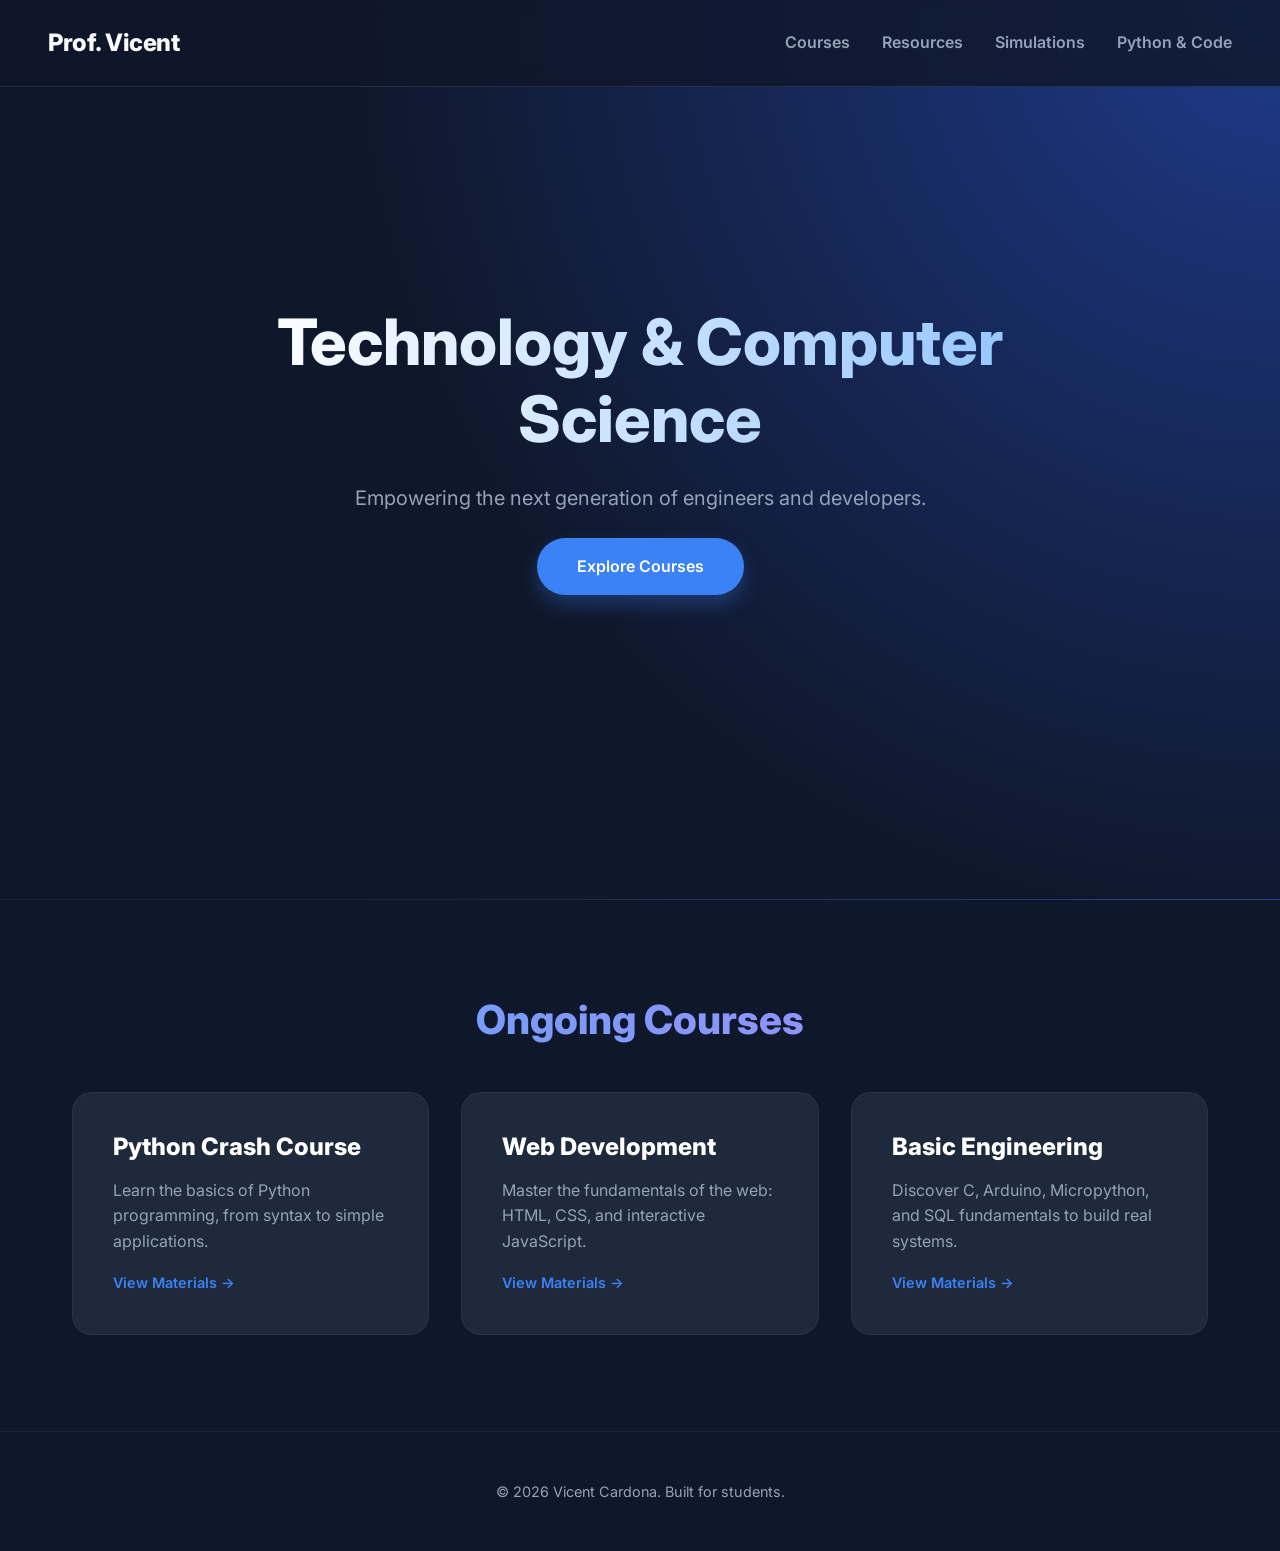
==== index.html @ e77dfbbd "Initial commit: Project skeleton" ====
<!DOCTYPE html>
<html lang="en">

<head>
    <meta charset="UTF-8">
    <meta name="viewport" content="width=device-width, initial-scale=1.0">
    <title>Vicent Cardona | Technology & CS Educator</title>
    <meta name="description"
        content="Personal website and student resources for Technology and Computer Science by Vicent Cardona.">
    <link rel="preconnect" href="https://fonts.googleapis.com">
    <link rel="preconnect" href="https://fonts.gstatic.com" crossorigin>
    <link href="https://fonts.googleapis.com/css2?family=Inter:wght@300;400;600;800&display=swap" rel="stylesheet">
    <link rel="stylesheet" href="css/style.css">
</head>

<body>
    <header class="hero">
        <nav class="navbar">
            <div class="logo">Prof. Vicent</div>
            <ul class="nav-links">
                <li><a href="#courses">Courses</a></li>
                <li><a href="#resources">Resources</a></li>
                <li><a href="#simulations">Simulations</a></li>
                <li><a href="#concept">Python & Code</a></li>
            </ul>
        </nav>
        <div class="hero-content">
            <h1>Technology & Computer Science</h1>
            <p>Empowering the next generation of engineers and developers.</p>
            <a href="#courses" class="btn-primary">Explore Courses</a>
        </div>
    </header>

    <main>
        <section id="courses" class="section">
            <div class="container">
                <h2>Ongoing Courses</h2>
                <div class="grid">
                    <!-- Course Card 1 -->
                    <div class="card">
                        <h3>Python Crash Course</h3>
                        <p>Learn the basics of Python programming, from syntax to simple applications.</p>
                        <a href="#" class="btn-text">View Materials &rarr;</a>
                    </div>
                    <!-- Course Card 2 -->
                    <div class="card">
                        <h3>Web Development</h3>
                        <p>Master the fundamentals of the web: HTML, CSS, and interactive JavaScript.</p>
                        <a href="#" class="btn-text">View Materials &rarr;</a>
                    </div>
                    <!-- Course Card 3 -->
                    <div class="card">
                        <h3>Basic Engineering</h3>
                        <p>Discover C, Arduino, Micropython, and SQL fundamentals to build real systems.</p>
                        <a href="#" class="btn-text">View Materials &rarr;</a>
                    </div>
                </div>
            </div>
        </section>
    </main>

    <footer>
        <p>&copy; 2026 Vicent Cardona. Built for students.</p>
    </footer>

    <script src="js/main.js"></script>
</body>

</html>
---- css/style.css ----
/* --- Base Settings & Design Tokens --- */
:root {
    --bg-color: #0f172a;
    /* Deep Slate Blue */
    --surface-color: #1e293b;
    --primary-color: #3b82f6;
    /* Vibrant Blue */
    --primary-hover: #2563eb;
    --text-main: #f8fafc;
    --text-muted: #94a3b8;
    --font-family: 'Inter', sans-serif;
    --transition-speed: 0.3s;
}

* {
    margin: 0;
    padding: 0;
    box-sizing: border-box;
}

body {
    font-family: var(--font-family);
    background-color: var(--bg-color);
    color: var(--text-main);
    line-height: 1.6;
    overflow-x: hidden;
}

/* --- Typography --- */
h1,
h2,
h3 {
    font-weight: 800;
    line-height: 1.2;
}

h2 {
    font-size: 2.5rem;
    margin-bottom: 2rem;
    text-align: center;
    background: linear-gradient(90deg, #60a5fa, #a78bfa);
    -webkit-background-clip: text;
    -webkit-text-fill-color: transparent;
}

a {
    text-decoration: none;
    color: inherit;
}

.container {
    max-width: 1200px;
    margin: 0 auto;
    padding: 0 2rem;
}

.section {
    padding: 6rem 0;
}

/* --- Header & hero --- */
.hero {
    min-height: 100vh;
    display: flex;
    flex-direction: column;
    background: radial-gradient(circle at top right, #1e3a8a 0%, var(--bg-color) 60%);
    position: relative;
    border-bottom: 1px solid rgba(255, 255, 255, 0.05);
}

.navbar {
    display: flex;
    justify-content: space-between;
    align-items: center;
    padding: 1.5rem 3rem;
    background: rgba(15, 23, 42, 0.8);
    backdrop-filter: blur(10px);
    position: fixed;
    width: 100%;
    top: 0;
    z-index: 1000;
    border-bottom: 1px solid rgba(255, 255, 255, 0.1);
}

.logo {
    font-size: 1.5rem;
    font-weight: 800;
    letter-spacing: -0.5px;
    color: var(--text-main);
}

.nav-links {
    list-style: none;
    display: flex;
    gap: 2rem;
}

.nav-links a {
    font-weight: 600;
    color: var(--text-muted);
    transition: color var(--transition-speed);
}

.nav-links a:hover {
    color: var(--primary-color);
}

.hero-content {
    flex: 1;
    display: flex;
    flex-direction: column;
    justify-content: center;
    align-items: center;
    text-align: center;
    padding: 0 2rem;
    gap: 1.5rem;
    animation: fadeIn 1s ease-out;
}

.hero-content h1 {
    font-size: 4rem;
    max-width: 800px;
    background: linear-gradient(to right, #ffffff, #93c5fd);
    -webkit-background-clip: text;
    -webkit-text-fill-color: transparent;
}

.hero-content p {
    font-size: 1.25rem;
    color: var(--text-muted);
    max-width: 600px;
}

/* --- Buttons --- */
.btn-primary {
    display: inline-block;
    padding: 1rem 2.5rem;
    background-color: var(--primary-color);
    color: white;
    border-radius: 50px;
    font-weight: 600;
    box-shadow: 0 10px 20px rgba(59, 130, 246, 0.3);
    transition: all var(--transition-speed);
}

.btn-primary:hover {
    background-color: var(--primary-hover);
    transform: translateY(-3px);
    box-shadow: 0 15px 30px rgba(59, 130, 246, 0.4);
}

.btn-text {
    color: var(--primary-color);
    font-weight: 600;
    font-size: 0.9rem;
    transition: color var(--transition-speed);
    display: inline-flex;
    align-items: center;
    gap: 0.5rem;
}

.btn-text:hover {
    color: #60a5fa;
}

/* --- Layout & Cards --- */
.grid {
    display: grid;
    grid-template-columns: repeat(auto-fit, minmax(300px, 1fr));
    gap: 2rem;
    margin-top: 3rem;
}

.card {
    background-color: var(--surface-color);
    padding: 2.5rem;
    border-radius: 20px;
    border: 1px solid rgba(255, 255, 255, 0.05);
    transition: transform var(--transition-speed), box-shadow var(--transition-speed);
    display: flex;
    flex-direction: column;
    gap: 1rem;
}

.card:hover {
    transform: translateY(-10px);
    box-shadow: 0 20px 40px rgba(0, 0, 0, 0.4);
    border-color: rgba(255, 255, 255, 0.1);
}

.card h3 {
    font-size: 1.5rem;
    color: white;
}

.card p {
    color: var(--text-muted);
    flex-grow: 1;
}

/* --- Footer --- */
footer {
    text-align: center;
    padding: 3rem;
    border-top: 1px solid rgba(255, 255, 255, 0.05);
    color: var(--text-muted);
    font-size: 0.9rem;
}

/* --- Animations --- */
@keyframes fadeIn {
    from {
        opacity: 0;
        transform: translateY(20px);
    }

    to {
        opacity: 1;
        transform: translateY(0);
    }
}

/* --- Responsive --- */
@media (max-width: 768px) {
    .nav-links {
        display: none;
    }

    .hero-content h1 {
        font-size: 2.5rem;
    }

    .navbar {
        padding: 1.5rem;
    }
}
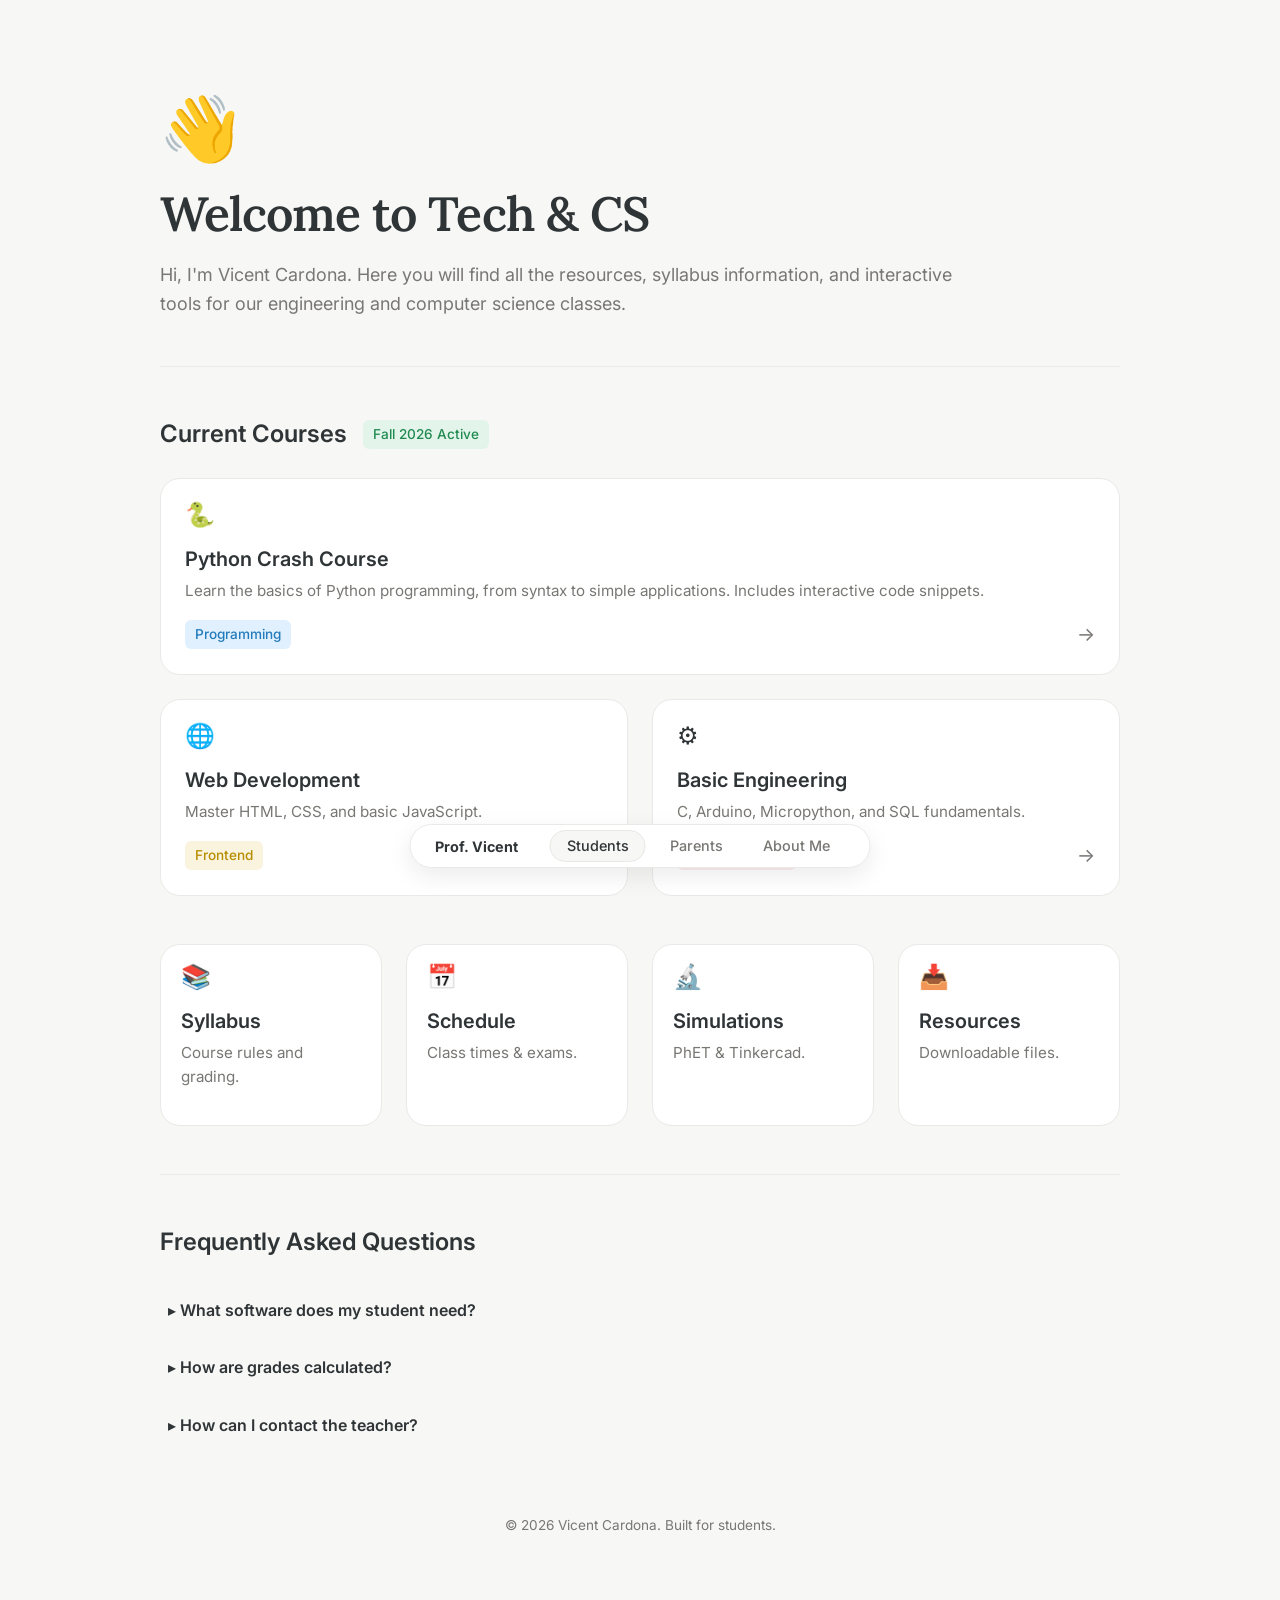
==== commit 61940306: "feat: Implement Notion/Bento design system" ====
--- a/index.html
+++ b/index.html
@@ -4,64 +4,150 @@
 <head>
     <meta charset="UTF-8">
     <meta name="viewport" content="width=device-width, initial-scale=1.0">
-    <title>Vicent Cardona | Technology & CS Educator</title>
+    <title>Prof. Vicent Cardona | Tech & CS</title>
     <meta name="description"
         content="Personal website and student resources for Technology and Computer Science by Vicent Cardona.">
     <link rel="preconnect" href="https://fonts.googleapis.com">
     <link rel="preconnect" href="https://fonts.gstatic.com" crossorigin>
-    <link href="https://fonts.googleapis.com/css2?family=Inter:wght@300;400;600;800&display=swap" rel="stylesheet">
+    <!-- Importing Inter for Body, Lora for optional serif headings -->
+    <link
+        href="https://fonts.googleapis.com/css2?family=Inter:wght@400;600;700&family=Lora:ital,wght@0,600;1,600&display=swap"
+        rel="stylesheet">
     <link rel="stylesheet" href="css/style.css">
 </head>
 
 <body>
-    <header class="hero">
-        <nav class="navbar">
-            <div class="logo">Prof. Vicent</div>
+    <!-- Floating Bottom/Top Nav Pill -->
+    <nav class="nav-pill">
+        <div class="nav-content">
+            <span class="logo">Prof. Vicent</span>
             <ul class="nav-links">
-                <li><a href="#courses">Courses</a></li>
-                <li><a href="#resources">Resources</a></li>
-                <li><a href="#simulations">Simulations</a></li>
-                <li><a href="#concept">Python & Code</a></li>
+                <li><a href="#students" class="active">Students</a></li>
+                <li><a href="#parents">Parents</a></li>
+                <li><a href="#about">About Me</a></li>
             </ul>
-        </nav>
-        <div class="hero-content">
-            <h1>Technology & Computer Science</h1>
-            <p>Empowering the next generation of engineers and developers.</p>
-            <a href="#courses" class="btn-primary">Explore Courses</a>
         </div>
-    </header>
+    </nav>
 
-    <main>
-        <section id="courses" class="section">
-            <div class="container">
-                <h2>Ongoing Courses</h2>
-                <div class="grid">
-                    <!-- Course Card 1 -->
-                    <div class="card">
-                        <h3>Python Crash Course</h3>
-                        <p>Learn the basics of Python programming, from syntax to simple applications.</p>
-                        <a href="#" class="btn-text">View Materials &rarr;</a>
+    <main class="container">
+        <!-- Header Section -->
+        <header class="page-header">
+            <div class="header-icon">👋</div>
+            <h1 class="title-serif">Welcome to Tech & CS</h1>
+            <p class="subtitle">Hi, I'm Vicent Cardona. Here you will find all the resources, syllabus information, and
+                interactive tools for our engineering and computer science classes.</p>
+        </header>
+
+        <hr class="divider">
+
+        <!-- Classes Bento Grid -->
+        <section id="students" class="section">
+            <div class="section-header">
+                <h2>Current Courses</h2>
+                <span class="badge badge-green">Fall 2026 Active</span>
+            </div>
+
+            <div class="bento-grid">
+                <!-- Large Card: Python -->
+                <a href="#" class="bento-card card-large">
+                    <div class="card-emoji">🐍</div>
+                    <h3>Python Crash Course</h3>
+                    <p>Learn the basics of Python programming, from syntax to simple applications. Includes interactive
+                        code snippets.</p>
+                    <div class="card-footer">
+                        <span class="badge badge-blue">Programming</span>
+                        <span class="arrow">→</span>
                     </div>
-                    <!-- Course Card 2 -->
-                    <div class="card">
-                        <h3>Web Development</h3>
-                        <p>Master the fundamentals of the web: HTML, CSS, and interactive JavaScript.</p>
-                        <a href="#" class="btn-text">View Materials &rarr;</a>
+                </a>
+
+                <!-- Normal Card: Web Dev -->
+                <a href="#" class="bento-card">
+                    <div class="card-emoji">🌐</div>
+                    <h3>Web Development</h3>
+                    <p>Master HTML, CSS, and basic JavaScript.</p>
+                    <div class="card-footer">
+                        <span class="badge badge-yellow">Frontend</span>
+                        <span class="arrow">→</span>
                     </div>
-                    <!-- Course Card 3 -->
-                    <div class="card">
-                        <h3>Basic Engineering</h3>
-                        <p>Discover C, Arduino, Micropython, and SQL fundamentals to build real systems.</p>
-                        <a href="#" class="btn-text">View Materials &rarr;</a>
+                </a>
+
+                <!-- Normal Card: Engineering -->
+                <a href="#" class="bento-card">
+                    <div class="card-emoji">⚙️</div>
+                    <h3>Basic Engineering</h3>
+                    <p>C, Arduino, Micropython, and SQL fundamentals.</p>
+                    <div class="card-footer">
+                        <span class="badge badge-red">Hardware/Data</span>
+                        <span class="arrow">→</span>
                     </div>
-                </div>
+                </a>
             </div>
         </section>
+
+        <!-- Quick Links Bento Grid -->
+        <section class="section">
+            <div class="bento-grid grid-small">
+                <a href="#" class="bento-card card-small">
+                    <div class="card-emoji">📚</div>
+                    <h3>Syllabus</h3>
+                    <p>Course rules and grading.</p>
+                </a>
+
+                <a href="#" class="bento-card card-small">
+                    <div class="card-emoji">📅</div>
+                    <h3>Schedule</h3>
+                    <p>Class times & exams.</p>
+                </a>
+
+                <a href="#" class="bento-card card-small">
+                    <div class="card-emoji">🔬</div>
+                    <h3>Simulations</h3>
+                    <p>PhET & Tinkercad.</p>
+                </a>
+
+                <a href="#" class="bento-card card-small">
+                    <div class="card-emoji">📥</div>
+                    <h3>Resources</h3>
+                    <p>Downloadable files.</p>
+                </a>
+            </div>
+        </section>
+
+        <hr class="divider">
+
+        <!-- FAQ Accordion section -->
+        <section id="parents" class="section faq-section">
+            <h2>Frequently Asked Questions</h2>
+
+            <details class="accordion">
+                <summary>▸ What software does my student need?</summary>
+                <div class="accordion-content">
+                    All software used in this class is free. We primarily use Python, Visual Studio Code, and web-based
+                    tools like Tinkercad.
+                </div>
+            </details>
+
+            <details class="accordion">
+                <summary>▸ How are grades calculated?</summary>
+                <div class="accordion-content">
+                    Grades are based 40% on projects, 40% on exams, and 20% on weekly participation and homework
+                    assignments.
+                </div>
+            </details>
+
+            <details class="accordion">
+                <summary>▸ How can I contact the teacher?</summary>
+                <div class="accordion-content">
+                    The best way to reach me is via the school email system. I typically respond within 24 business
+                    hours.
+                </div>
+            </details>
+        </section>
+
+        <footer class="site-footer">
+            <p>&copy; 2026 Vicent Cardona. Built for students.</p>
+        </footer>
     </main>
-
-    <footer>
-        <p>&copy; 2026 Vicent Cardona. Built for students.</p>
-    </footer>
 
     <script src="js/main.js"></script>
 </body>
--- a/css/style.css
+++ b/css/style.css
@@ -1,15 +1,39 @@
-/* --- Base Settings & Design Tokens --- */
+/* --- Notion Meets Bento Box Design System --- */
 :root {
-    --bg-color: #0f172a;
-    /* Deep Slate Blue */
-    --surface-color: #1e293b;
-    --primary-color: #3b82f6;
-    /* Vibrant Blue */
-    --primary-hover: #2563eb;
-    --text-main: #f8fafc;
-    --text-muted: #94a3b8;
-    --font-family: 'Inter', sans-serif;
-    --transition-speed: 0.3s;
+    /* Color Palette */
+    --bg-main: #F7F7F5;
+    /* Notion off-white */
+    --bg-card: #FFFFFF;
+    --bg-card-secondary: #F1F1EF;
+
+    /* Text Colors */
+    --text-primary: #2F3437;
+    --text-secondary: #787774;
+
+    /* Borders & Dividers */
+    --border-subtle: #E9E9E7;
+
+    /* Accent Badge Colors (Bg/Text) */
+    --badge-blue-bg: #E1F0FE;
+    --badge-blue-text: #227BBC;
+    --badge-green-bg: #E3F5EB;
+    --badge-green-text: #218A51;
+    --badge-red-bg: #FDEBEC;
+    --badge-red-text: #D44C47;
+    --badge-yellow-bg: #FAF3DD;
+    --badge-yellow-text: #B78D00;
+    /* Darkened custom yellow for contrast */
+
+    /* Typography */
+    --font-sans: 'Inter', system-ui, -apple-system, BlinkMacSystemFont, "Segoe UI", Roboto, sans-serif;
+    --font-serif: 'Lora', Georgia, serif;
+
+    /* Component Tokens */
+    --radius-bento: 20px;
+    /* Split difference between 16 and 24 */
+    --shadow-hover: 0px 4px 12px rgba(0, 0, 0, 0.05);
+    --transition-speed: 0.2s;
+    --max-width: 1024px;
 }
 
 * {
@@ -19,28 +43,67 @@
 }
 
 body {
-    font-family: var(--font-family);
-    background-color: var(--bg-color);
-    color: var(--text-main);
+    font-family: var(--font-sans);
+    background-color: var(--bg-main);
+    color: var(--text-primary);
     line-height: 1.6;
-    overflow-x: hidden;
-}
-
-/* --- Typography --- */
+    font-weight: 400;
+    -webkit-font-smoothing: antialiased;
+}
+
+/* --- Layout --- */
+.container {
+    max-width: var(--max-width);
+    margin: 0 auto;
+    padding: 4rem 2rem 8rem 2rem;
+    /* Extra padding at bottom for the floating nav pill */
+}
+
+.section {
+    margin-bottom: 3rem;
+}
+
+.section-header {
+    display: flex;
+    align-items: center;
+    gap: 1rem;
+    margin-bottom: 1.5rem;
+}
+
+/* --- Typography Formatting --- */
 h1,
 h2,
 h3 {
-    font-weight: 800;
-    line-height: 1.2;
+    color: var(--text-primary);
+}
+
+h1 {
+    font-size: 3rem;
+    font-weight: 700;
+    letter-spacing: -0.02em;
+    margin-bottom: 0.5rem;
+}
+
+.title-serif {
+    font-family: var(--font-serif);
+    font-weight: 600;
 }
 
 h2 {
-    font-size: 2.5rem;
-    margin-bottom: 2rem;
-    text-align: center;
-    background: linear-gradient(90deg, #60a5fa, #a78bfa);
-    -webkit-background-clip: text;
-    -webkit-text-fill-color: transparent;
+    font-size: 1.5rem;
+    font-weight: 600;
+}
+
+h3 {
+    font-size: 1.25rem;
+    font-weight: 600;
+    margin-bottom: 0.25rem;
+}
+
+p.subtitle {
+    font-size: 1.125rem;
+    color: var(--text-secondary);
+    max-width: 800px;
 }
 
 a {
@@ -48,189 +111,244 @@
     color: inherit;
 }
 
-.container {
-    max-width: 1200px;
-    margin: 0 auto;
-    padding: 0 2rem;
-}
-
-.section {
-    padding: 6rem 0;
-}
-
-/* --- Header & hero --- */
-.hero {
-    min-height: 100vh;
+/* --- Header --- */
+.page-header {
+    margin-bottom: 3rem;
+    padding-top: 2rem;
+}
+
+.header-icon {
+    font-size: 4rem;
+    margin-bottom: 1rem;
+    line-height: 1;
+}
+
+hr.divider {
+    border: none;
+    height: 1px;
+    background-color: var(--border-subtle);
+    margin: 3rem 0;
+}
+
+/* --- Bento Grid System --- */
+.bento-grid {
+    display: grid;
+    grid-template-columns: repeat(2, 1fr);
+    gap: 24px;
+}
+
+.grid-small {
+    grid-template-columns: repeat(4, 1fr);
+}
+
+/* --- Bento Cards --- */
+.bento-card {
+    background-color: var(--bg-card);
+    border: 1px solid var(--border-subtle);
+    border-radius: var(--radius-bento);
+    padding: 24px;
     display: flex;
     flex-direction: column;
-    background: radial-gradient(circle at top right, #1e3a8a 0%, var(--bg-color) 60%);
-    position: relative;
-    border-bottom: 1px solid rgba(255, 255, 255, 0.05);
-}
-
-.navbar {
+    transition: transform var(--transition-speed) ease, box-shadow var(--transition-speed) ease;
+    cursor: pointer;
+    height: 100%;
+}
+
+.bento-card:hover {
+    transform: translateY(-2px);
+    box-shadow: var(--shadow-hover);
+}
+
+.card-large {
+    grid-column: span 2;
+}
+
+.card-small {
+    padding: 20px;
+}
+
+.card-emoji {
+    font-size: 24px;
+    margin-bottom: 16px;
+    line-height: 1;
+}
+
+.bento-card p {
+    color: var(--text-secondary);
+    font-size: 0.95rem;
+    flex-grow: 1;
+    margin-bottom: 1rem;
+}
+
+.card-footer {
     display: flex;
     justify-content: space-between;
     align-items: center;
-    padding: 1.5rem 3rem;
-    background: rgba(15, 23, 42, 0.8);
-    backdrop-filter: blur(10px);
+    margin-top: auto;
+}
+
+.arrow {
+    color: var(--text-secondary);
+    font-size: 1.2rem;
+    transition: transform var(--transition-speed) ease;
+}
+
+.bento-card:hover .arrow {
+    transform: translateX(4px);
+    color: var(--text-primary);
+}
+
+/* --- Badges / Tags --- */
+.badge {
+    display: inline-block;
+    padding: 4px 10px;
+    border-radius: 6px;
+    font-size: 0.85rem;
+    font-weight: 500;
+}
+
+.badge-blue {
+    background-color: var(--badge-blue-bg);
+    color: var(--badge-blue-text);
+}
+
+.badge-green {
+    background-color: var(--badge-green-bg);
+    color: var(--badge-green-text);
+}
+
+.badge-red {
+    background-color: var(--badge-red-bg);
+    color: var(--badge-red-text);
+}
+
+.badge-yellow {
+    background-color: var(--badge-yellow-bg);
+    color: var(--badge-yellow-text);
+}
+
+/* --- Accordions / Toggles --- */
+.faq-section h2 {
+    margin-bottom: 1.5rem;
+}
+
+.accordion {
+    margin-bottom: 0.5rem;
+    border-radius: 8px;
+    overflow: hidden;
+}
+
+.accordion summary {
+    padding: 12px 8px;
+    font-weight: 600;
+    cursor: pointer;
+    list-style: none;
+    /* Hide default triangle in many browsers */
+    color: var(--text-primary);
+    transition: background-color 0.2s ease;
+    border-radius: 8px;
+}
+
+.accordion summary::-webkit-details-marker {
+    display: none;
+}
+
+.accordion summary:hover {
+    background-color: rgba(0, 0, 0, 0.03);
+}
+
+.accordion-content {
+    padding: 8px 8px 16px 24px;
+    color: var(--text-secondary);
+    font-size: 0.95rem;
+}
+
+/* --- Navigation Pill (Floating Bottom) --- */
+.nav-pill {
     position: fixed;
-    width: 100%;
-    top: 0;
+    bottom: 2rem;
+    left: 50%;
+    transform: translateX(-50%);
     z-index: 1000;
-    border-bottom: 1px solid rgba(255, 255, 255, 0.1);
-}
-
-.logo {
-    font-size: 1.5rem;
-    font-weight: 800;
-    letter-spacing: -0.5px;
-    color: var(--text-main);
+}
+
+.nav-content {
+    background-color: var(--bg-card);
+    border: 1px solid var(--border-subtle);
+    box-shadow: 0 8px 24px rgba(0, 0, 0, 0.08);
+    border-radius: 50px;
+    padding: 0.5rem 1.5rem;
+    display: flex;
+    align-items: center;
+    gap: 2rem;
+}
+
+.nav-pill .logo {
+    font-weight: 700;
+    font-size: 0.9rem;
+    color: var(--text-primary);
 }
 
 .nav-links {
     list-style: none;
     display: flex;
-    gap: 2rem;
+    gap: 0.5rem;
 }
 
 .nav-links a {
-    font-weight: 600;
-    color: var(--text-muted);
-    transition: color var(--transition-speed);
+    font-size: 0.9rem;
+    font-weight: 500;
+    color: var(--text-secondary);
+    padding: 0.4rem 1rem;
+    border-radius: 20px;
+    transition: all 0.2s ease;
 }
 
 .nav-links a:hover {
-    color: var(--primary-color);
-}
-
-.hero-content {
-    flex: 1;
-    display: flex;
-    flex-direction: column;
-    justify-content: center;
-    align-items: center;
+    color: var(--text-primary);
+    background-color: rgba(0, 0, 0, 0.03);
+}
+
+.nav-links a.active {
+    color: var(--text-primary);
+    background-color: var(--bg-main);
+    border: 1px solid var(--border-subtle);
+}
+
+/* --- Footer --- */
+.site-footer {
     text-align: center;
-    padding: 0 2rem;
-    gap: 1.5rem;
-    animation: fadeIn 1s ease-out;
-}
-
-.hero-content h1 {
-    font-size: 4rem;
-    max-width: 800px;
-    background: linear-gradient(to right, #ffffff, #93c5fd);
-    -webkit-background-clip: text;
-    -webkit-text-fill-color: transparent;
-}
-
-.hero-content p {
-    font-size: 1.25rem;
-    color: var(--text-muted);
-    max-width: 600px;
-}
-
-/* --- Buttons --- */
-.btn-primary {
-    display: inline-block;
-    padding: 1rem 2.5rem;
-    background-color: var(--primary-color);
-    color: white;
-    border-radius: 50px;
-    font-weight: 600;
-    box-shadow: 0 10px 20px rgba(59, 130, 246, 0.3);
-    transition: all var(--transition-speed);
-}
-
-.btn-primary:hover {
-    background-color: var(--primary-hover);
-    transform: translateY(-3px);
-    box-shadow: 0 15px 30px rgba(59, 130, 246, 0.4);
-}
-
-.btn-text {
-    color: var(--primary-color);
-    font-weight: 600;
-    font-size: 0.9rem;
-    transition: color var(--transition-speed);
-    display: inline-flex;
-    align-items: center;
-    gap: 0.5rem;
-}
-
-.btn-text:hover {
-    color: #60a5fa;
-}
-
-/* --- Layout & Cards --- */
-.grid {
-    display: grid;
-    grid-template-columns: repeat(auto-fit, minmax(300px, 1fr));
-    gap: 2rem;
-    margin-top: 3rem;
-}
-
-.card {
-    background-color: var(--surface-color);
-    padding: 2.5rem;
-    border-radius: 20px;
-    border: 1px solid rgba(255, 255, 255, 0.05);
-    transition: transform var(--transition-speed), box-shadow var(--transition-speed);
-    display: flex;
-    flex-direction: column;
-    gap: 1rem;
-}
-
-.card:hover {
-    transform: translateY(-10px);
-    box-shadow: 0 20px 40px rgba(0, 0, 0, 0.4);
-    border-color: rgba(255, 255, 255, 0.1);
-}
-
-.card h3 {
-    font-size: 1.5rem;
-    color: white;
-}
-
-.card p {
-    color: var(--text-muted);
-    flex-grow: 1;
-}
-
-/* --- Footer --- */
-footer {
-    text-align: center;
-    padding: 3rem;
-    border-top: 1px solid rgba(255, 255, 255, 0.05);
-    color: var(--text-muted);
-    font-size: 0.9rem;
-}
-
-/* --- Animations --- */
-@keyframes fadeIn {
-    from {
-        opacity: 0;
-        transform: translateY(20px);
-    }
-
-    to {
-        opacity: 1;
-        transform: translateY(0);
-    }
-}
-
-/* --- Responsive --- */
+    color: var(--text-secondary);
+    font-size: 0.85rem;
+    margin-top: 4rem;
+}
+
+/* --- Mobile Responsiveness --- */
 @media (max-width: 768px) {
-    .nav-links {
+    .container {
+        padding: 2rem 1rem 6rem 1rem;
+    }
+
+    h1 {
+        font-size: 2.25rem;
+    }
+
+    .bento-grid,
+    .grid-small {
+        grid-template-columns: 1fr;
+    }
+
+    .card-large {
+        grid-column: span 1;
+    }
+
+    .nav-content {
+        gap: 1rem;
+        padding: 0.5rem 1rem;
+    }
+
+    .nav-pill .logo {
         display: none;
-    }
-
-    .hero-content h1 {
-        font-size: 2.5rem;
-    }
-
-    .navbar {
-        padding: 1.5rem;
+        /* Hide logo on mobile for space */
     }
 }
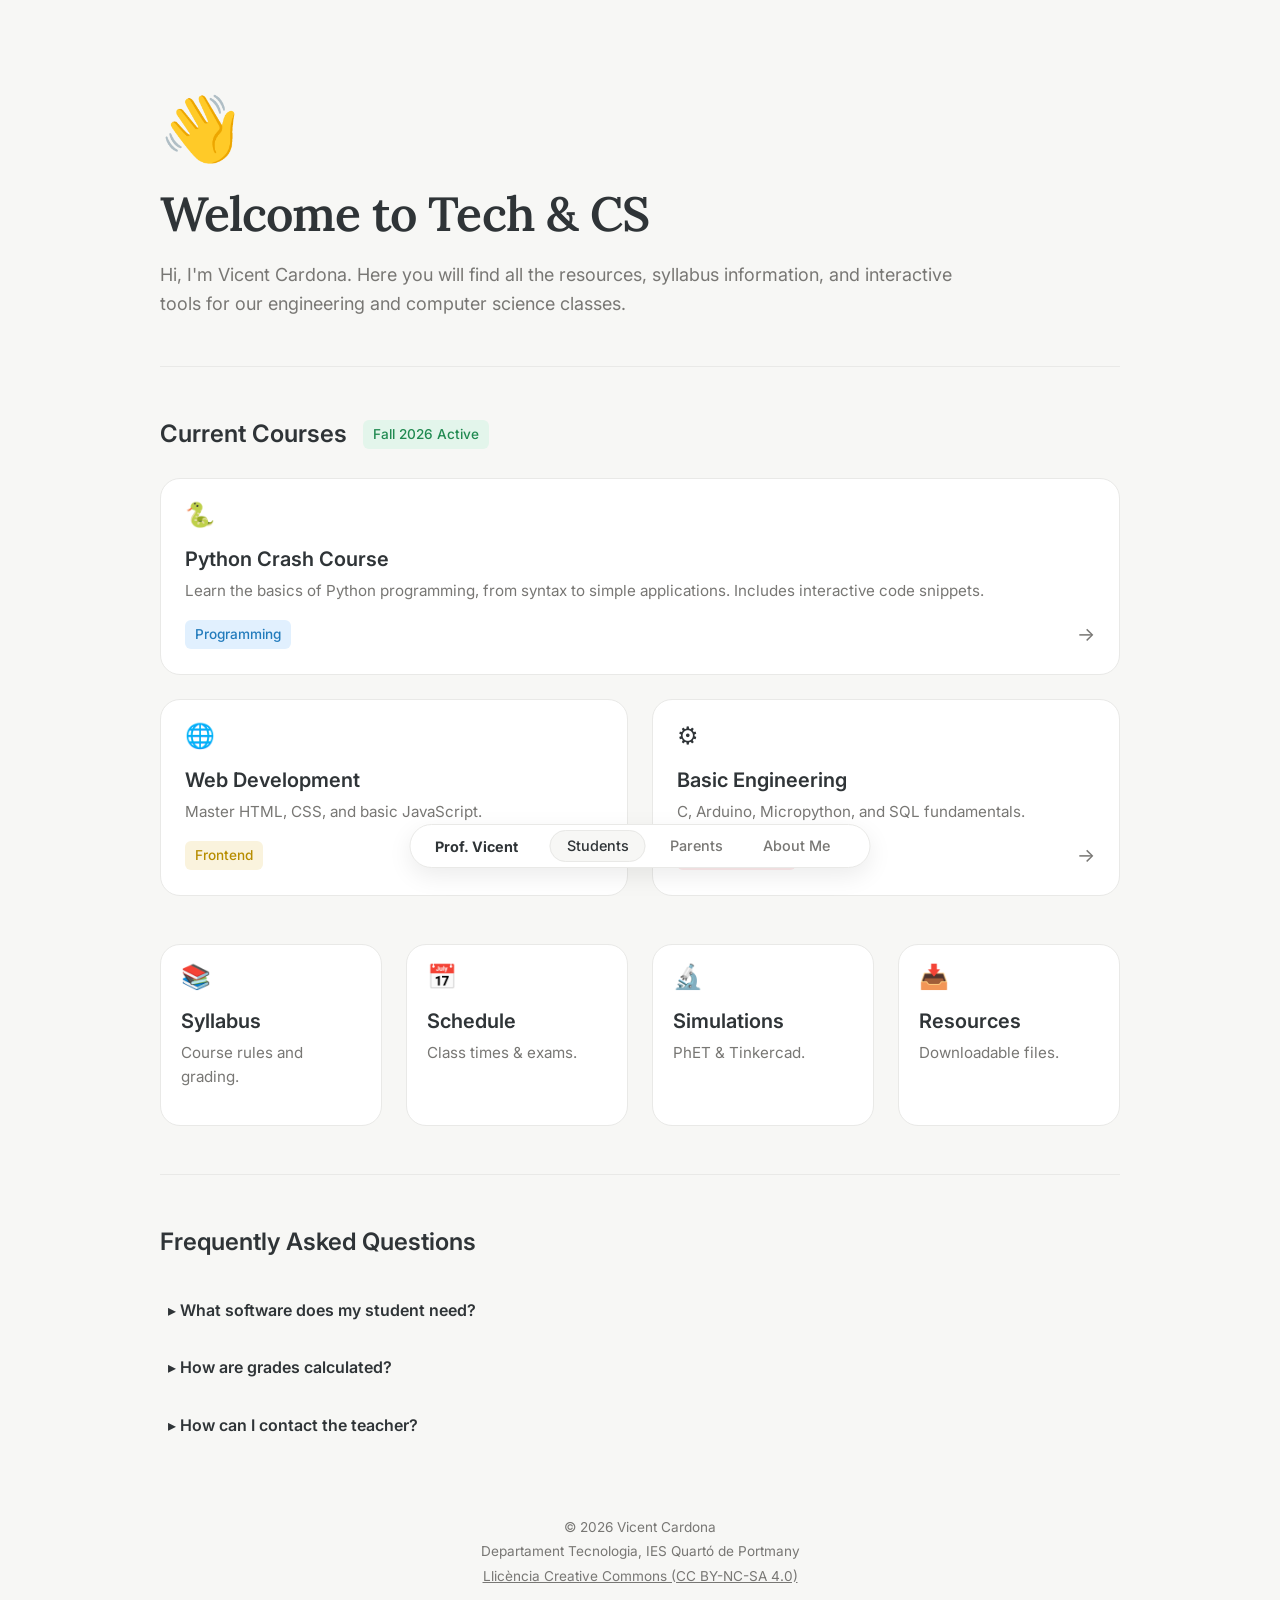
==== commit 9e16be5a: "chore: Update footers with school branding and CC License" ====
--- a/index.html
+++ b/index.html
@@ -144,8 +144,14 @@
             </details>
         </section>
 
-        <footer class="site-footer">
-            <p>&copy; 2026 Vicent Cardona. Built for students.</p>
+        <footer class="site-footer" style="line-height: 1.8;">
+            <p>
+                &copy; 2026 Vicent Cardona<br>
+                Departament Tecnologia, IES Quartó de Portmany<br>
+                <a href="https://creativecommons.org/licenses/by-nc-sa/4.0/deed.ca" target="_blank"
+                    rel="noopener noreferrer" style="text-decoration: underline;">Llicència Creative Commons (CC
+                    BY-NC-SA 4.0)</a>
+            </p>
         </footer>
     </main>
 
--- a/css/style.css
+++ b/css/style.css
@@ -253,6 +253,294 @@
     display: none;
 }
 
+/* --- Course Page Specific Styles & Learning Modules --- */
+
+.breadcrumb {
+    font-size: 0.9rem;
+    color: var(--text-secondary);
+    margin-bottom: 2rem;
+}
+
+.breadcrumb a {
+    color: var(--badge-blue-text);
+    text-decoration: none;
+    font-weight: 500;
+}
+
+.course-header .course-meta {
+    display: flex;
+    gap: 1rem;
+    margin-top: 1.5rem;
+    justify-content: center;
+}
+
+.module-card {
+    background-color: var(--bg-card);
+    border: 1px solid var(--border-subtle);
+    border-radius: var(--radius-bento);
+    padding: 2rem;
+    margin-bottom: 2rem;
+    box-shadow: 0 2px 8px rgba(0, 0, 0, 0.02);
+}
+
+.module-header {
+    display: flex;
+    align-items: center;
+    gap: 1rem;
+    margin-bottom: 1.5rem;
+    border-bottom: 1px solid var(--border-subtle);
+    padding-bottom: 1rem;
+}
+
+.module-badge {
+    background-color: var(--text-primary);
+    color: var(--bg-card);
+    padding: 4px 12px;
+    border-radius: 8px;
+    font-size: 0.85rem;
+    font-weight: 600;
+}
+
+.module-body p {
+    color: var(--text-secondary);
+    font-size: 1rem;
+    margin-bottom: 1.5rem;
+}
+
+/* Resource List inside modules */
+.resource-list {
+    background-color: var(--bg-main);
+    padding: 1.5rem;
+    border-radius: 12px;
+    margin-bottom: 1.5rem;
+}
+
+.resource-list h4 {
+    font-size: 0.9rem;
+    text-transform: uppercase;
+    letter-spacing: 0.05em;
+    color: var(--text-secondary);
+    margin-bottom: 1rem;
+}
+
+.resource-list ul {
+    list-style: none;
+    display: flex;
+    flex-direction: column;
+    gap: 0.8rem;
+}
+
+.resource-link {
+    display: flex;
+    align-items: center;
+    gap: 0.8rem;
+    padding: 0.6rem;
+    background-color: var(--bg-card);
+    border: 1px solid var(--border-subtle);
+    border-radius: 8px;
+    transition: all var(--transition-speed) ease;
+    font-weight: 500;
+}
+
+.resource-link:hover {
+    border-color: #d1d1cf;
+    transform: translateX(4px);
+    box-shadow: var(--shadow-hover);
+}
+
+.resource-link .icon {
+    font-size: 1.2rem;
+}
+
+/* Code Snippets */
+.interactive-snippet {
+    margin-bottom: 1.5rem;
+    border-radius: 12px;
+    overflow: hidden;
+    border: 1px solid var(--border-subtle);
+}
+
+.snippet-header {
+    background-color: var(--text-primary);
+    color: #a1a1aa;
+    padding: 0.5rem 1rem;
+    font-size: 0.8rem;
+    font-weight: 600;
+    font-family: var(--font-sans);
+}
+
+.interactive-snippet pre {
+    background-color: #1a1a1a;
+    color: #e4e4e7;
+    padding: 1.5rem;
+    overflow-x: auto;
+    font-family: 'JetBrains Mono', 'Courier New', Courier, monospace;
+    font-size: 0.95rem;
+    line-height: 1.5;
+}
+
+/* Project Box */
+.project-box {
+    border-left: 4px solid var(--badge-green-text);
+    padding: 1.2rem 1.5rem;
+    background-color: var(--badge-green-bg);
+    border-radius: 0 12px 12px 0;
+}
+
+.project-box h4 {
+    color: var(--badge-green-text);
+    margin-bottom: 0.5rem;
+    font-size: 1.1rem;
+}
+
+.project-box p {
+    color: var(--text-primary) !important;
+    margin-bottom: 0 !important;
+}
+
+.breadcrumb {
+    font-size: 0.9rem;
+    color: var(--text-secondary);
+    margin-bottom: 2rem;
+}
+
+.breadcrumb a {
+    color: var(--badge-blue-text);
+    text-decoration: none;
+    font-weight: 500;
+}
+
+.course-header .course-meta {
+    display: flex;
+    gap: 1rem;
+    margin-top: 1.5rem;
+    justify-content: center;
+}
+
+.module-card {
+    background-color: var(--bg-card);
+    border: 1px solid var(--border-subtle);
+    border-radius: var(--radius-bento);
+    padding: 2rem;
+    margin-bottom: 2rem;
+    box-shadow: 0 2px 8px rgba(0, 0, 0, 0.02);
+}
+
+.module-header {
+    display: flex;
+    align-items: center;
+    gap: 1rem;
+    margin-bottom: 1.5rem;
+    border-bottom: 1px solid var(--border-subtle);
+    padding-bottom: 1rem;
+}
+
+.module-badge {
+    background-color: var(--text-primary);
+    color: var(--bg-card);
+    padding: 4px 12px;
+    border-radius: 8px;
+    font-size: 0.85rem;
+    font-weight: 600;
+}
+
+.module-body p {
+    color: var(--text-secondary);
+    font-size: 1rem;
+    margin-bottom: 1.5rem;
+}
+
+/* Resource List inside modules */
+.resource-list {
+    background-color: var(--bg-main);
+    padding: 1.5rem;
+    border-radius: 12px;
+    margin-bottom: 1.5rem;
+}
+
+.resource-list h4 {
+    font-size: 0.9rem;
+    text-transform: uppercase;
+    letter-spacing: 0.05em;
+    color: var(--text-secondary);
+    margin-bottom: 1rem;
+}
+
+.resource-list ul {
+    list-style: none;
+    display: flex;
+    flex-direction: column;
+    gap: 0.8rem;
+}
+
+.resource-link {
+    display: flex;
+    align-items: center;
+    gap: 0.8rem;
+    padding: 0.6rem;
+    background-color: var(--bg-card);
+    border: 1px solid var(--border-subtle);
+    border-radius: 8px;
+    transition: all var(--transition-speed) ease;
+    font-weight: 500;
+}
+
+.resource-link:hover {
+    border-color: #d1d1cf;
+    transform: translateX(4px);
+    box-shadow: var(--shadow-hover);
+}
+
+.resource-link .icon {
+    font-size: 1.2rem;
+}
+
+/* Code Snippets */
+.interactive-snippet {
+    margin-bottom: 1.5rem;
+    border-radius: 12px;
+    overflow: hidden;
+    border: 1px solid var(--border-subtle);
+}
+
+.snippet-header {
+    background-color: var(--text-primary);
+    color: #a1a1aa;
+    padding: 0.5rem 1rem;
+    font-size: 0.8rem;
+    font-weight: 600;
+    font-family: var(--font-sans);
+}
+
+.interactive-snippet pre {
+    background-color: #1a1a1a;
+    color: #e4e4e7;
+    padding: 1.5rem;
+    overflow-x: auto;
+    font-family: 'JetBrains Mono', 'Courier New', Courier, monospace;
+    font-size: 0.95rem;
+    line-height: 1.5;
+}
+
+/* Project Box */
+.project-box {
+    border-left: 4px solid var(--badge-green-text);
+    padding: 1.2rem 1.5rem;
+    background-color: var(--badge-green-bg);
+    border-radius: 0 12px 12px 0;
+}
+
+.project-box h4 {
+    color: var(--badge-green-text);
+    margin-bottom: 0.5rem;
+    font-size: 1.1rem;
+}
+
+.project-box p {
+    color: var(--text-primary) !important;
+    margin-bottom: 0 !important;
+}
+
 .accordion summary:hover {
     background-color: rgba(0, 0, 0, 0.03);
 }
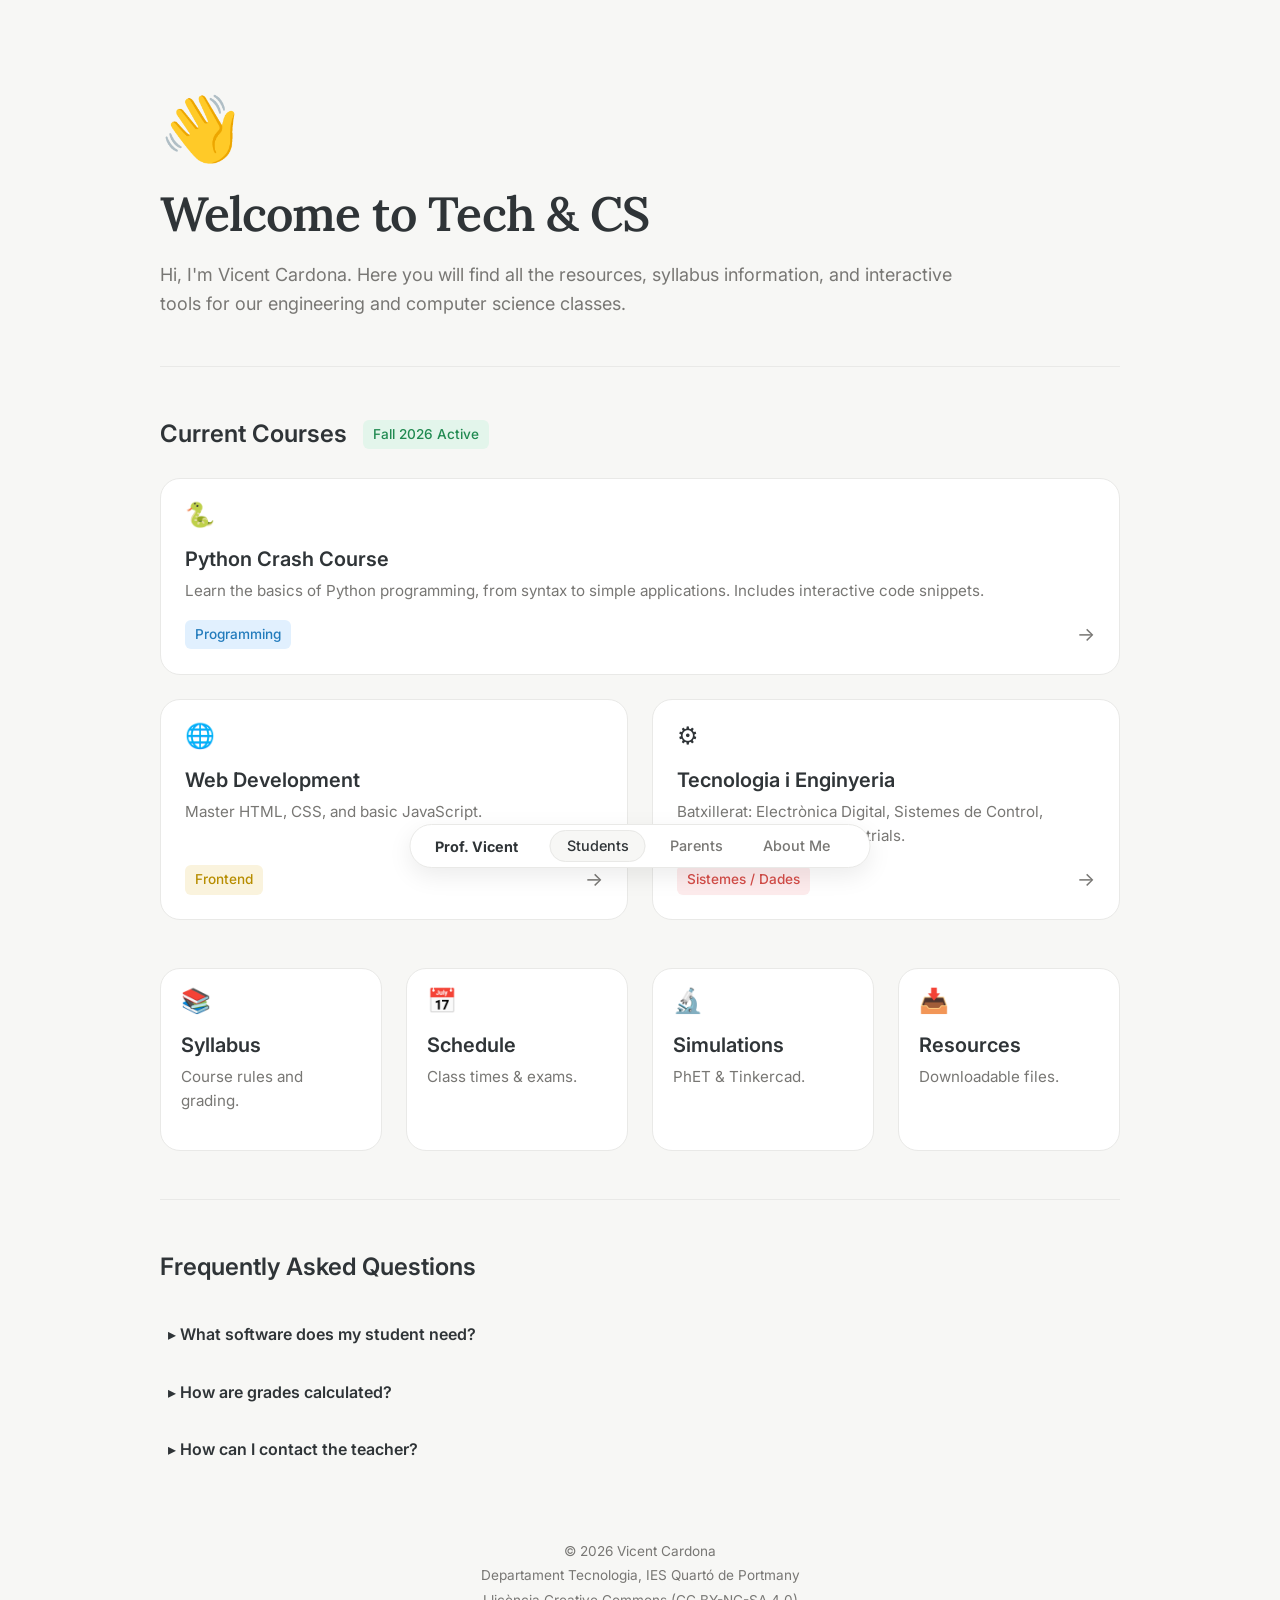
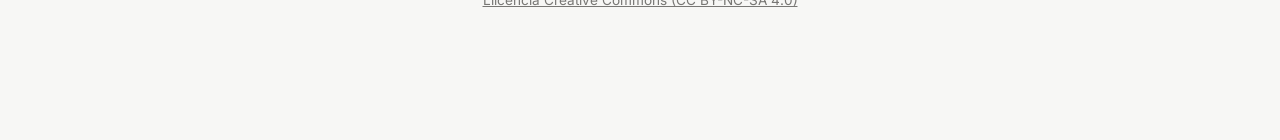
==== commit e3f61c3e: "feat: add Tecnologia i Enginyeria course and Digital Electronics theory" ====
--- a/index.html
+++ b/index.html
@@ -72,12 +72,12 @@
                 </a>
 
                 <!-- Normal Card: Engineering -->
-                <a href="#" class="bento-card">
+                <a href="tecnologia_enginyeria.html" class="bento-card">
                     <div class="card-emoji">⚙️</div>
-                    <h3>Basic Engineering</h3>
-                    <p>C, Arduino, Micropython, and SQL fundamentals.</p>
+                    <h3>Tecnologia i Enginyeria</h3>
+                    <p>Batxillerat: Electrònica Digital, Sistemes de Control, Materials i projectes industrials.</p>
                     <div class="card-footer">
-                        <span class="badge badge-red">Hardware/Data</span>
+                        <span class="badge badge-red">Sistemes / Dades</span>
                         <span class="arrow">→</span>
                     </div>
                 </a>
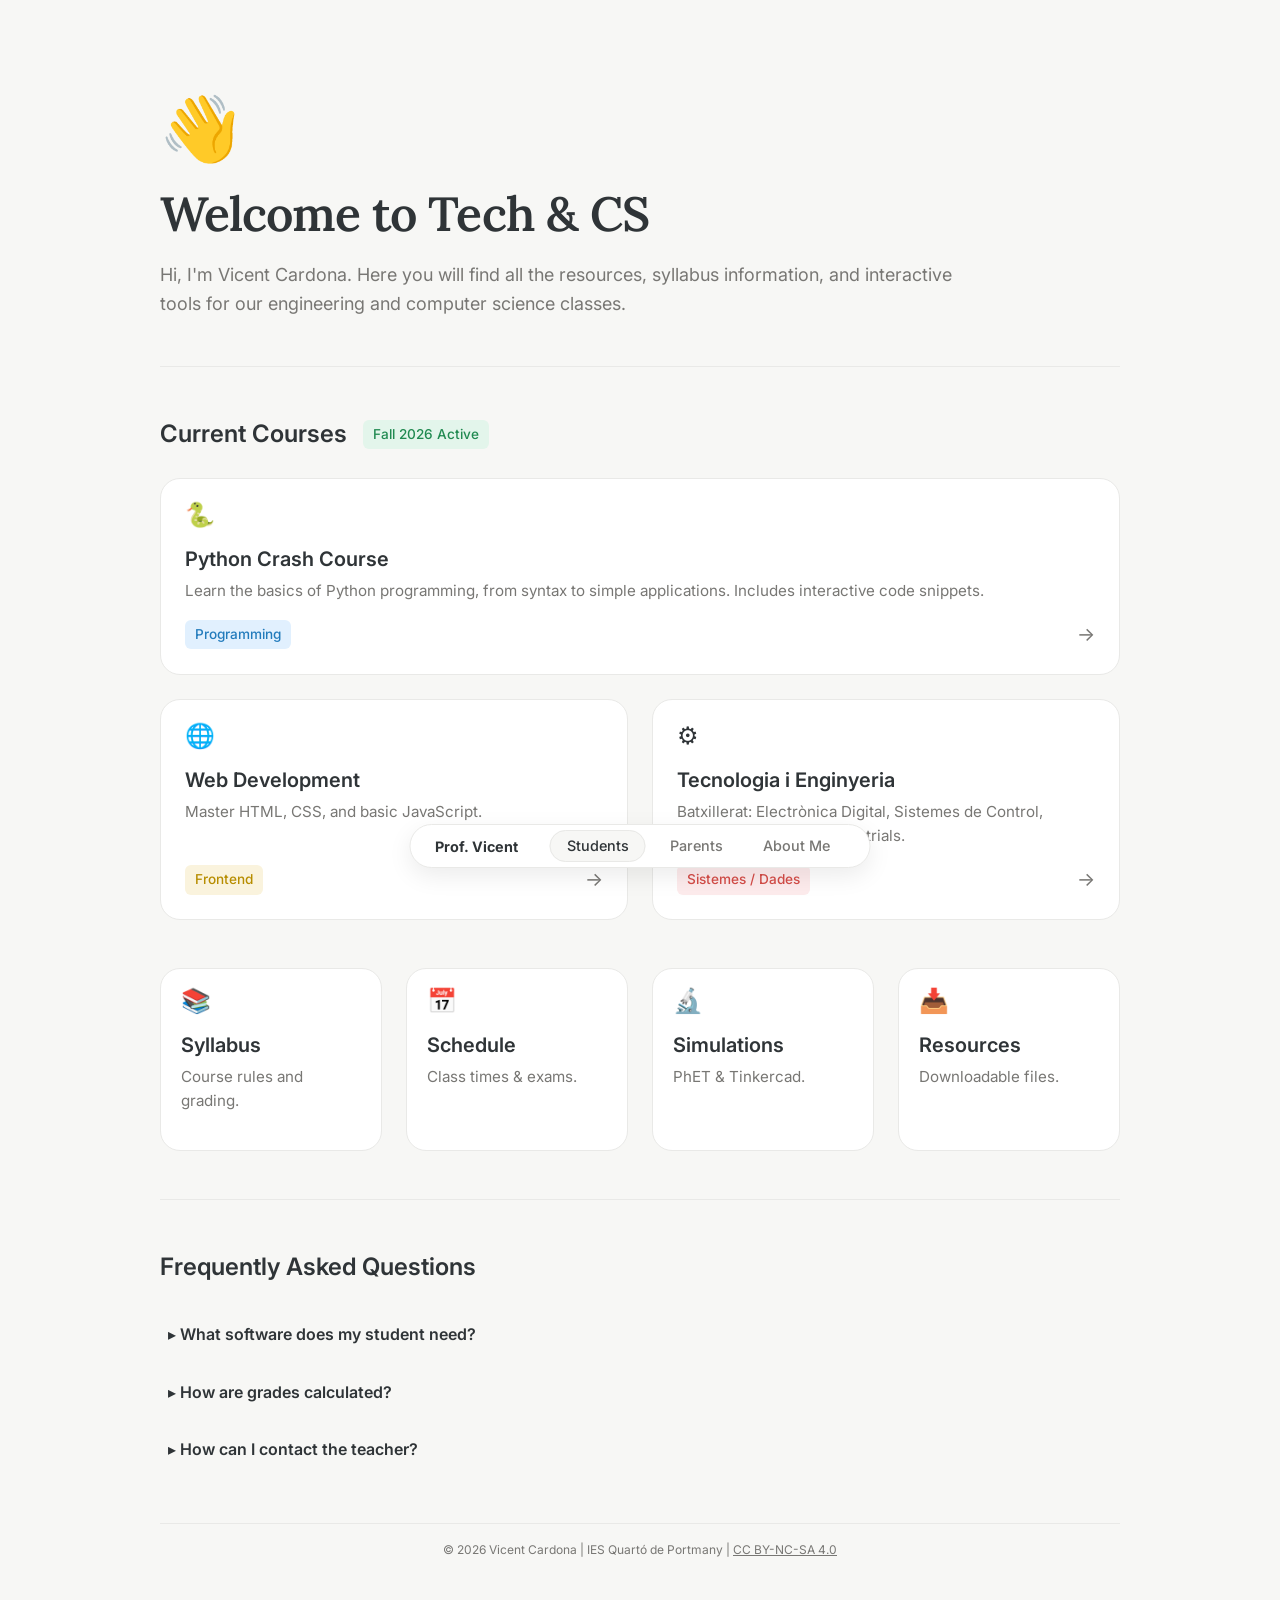
==== commit 2bfd5b50: "feat: Add XOR, complete exercises, mermaid logic circuits, and minimal footer" ====
--- a/index.html
+++ b/index.html
@@ -144,14 +144,8 @@
             </details>
         </section>
 
-        <footer class="site-footer" style="line-height: 1.8;">
-            <p>
-                &copy; 2026 Vicent Cardona<br>
-                Departament Tecnologia, IES Quartó de Portmany<br>
-                <a href="https://creativecommons.org/licenses/by-nc-sa/4.0/deed.ca" target="_blank"
-                    rel="noopener noreferrer" style="text-decoration: underline;">Llicència Creative Commons (CC
-                    BY-NC-SA 4.0)</a>
-            </p>
+        <footer class="site-footer">
+            <p>&copy; 2026 Vicent Cardona | IES Quartó de Portmany | <a href="https://creativecommons.org/licenses/by-nc-sa/4.0/deed.ca" target="_blank" rel="noopener noreferrer">CC BY-NC-SA 4.0</a></p>
         </footer>
     </main>
 
--- a/css/style.css
+++ b/css/style.css
@@ -607,8 +607,13 @@
 .site-footer {
     text-align: center;
     color: var(--text-secondary);
-    font-size: 0.85rem;
-    margin-top: 4rem;
+    font-size: 0.75rem;
+    margin-top: 2rem;
+    padding-top: 1rem;
+    border-top: 1px solid var(--border-subtle);
+}
+.site-footer a {
+    text-decoration: underline;
 }
 
 /* --- Mobile Responsiveness --- */
